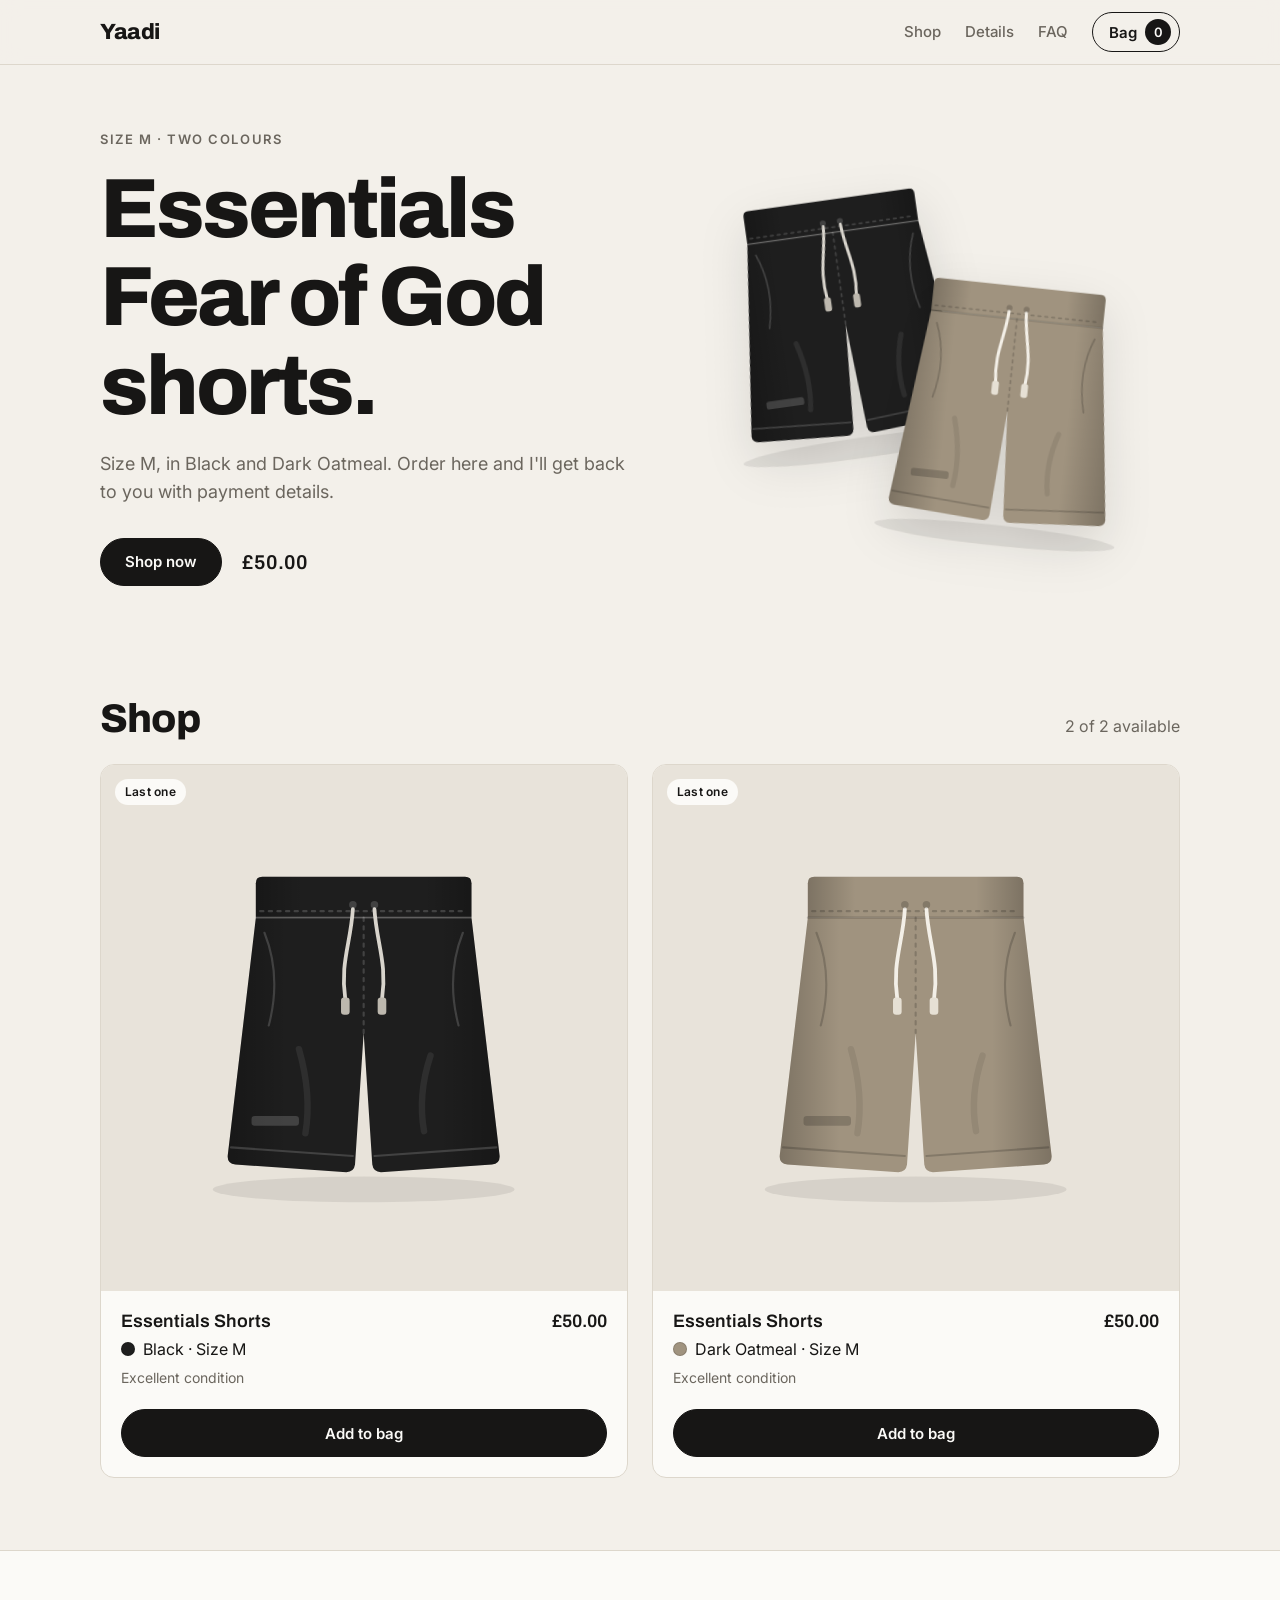
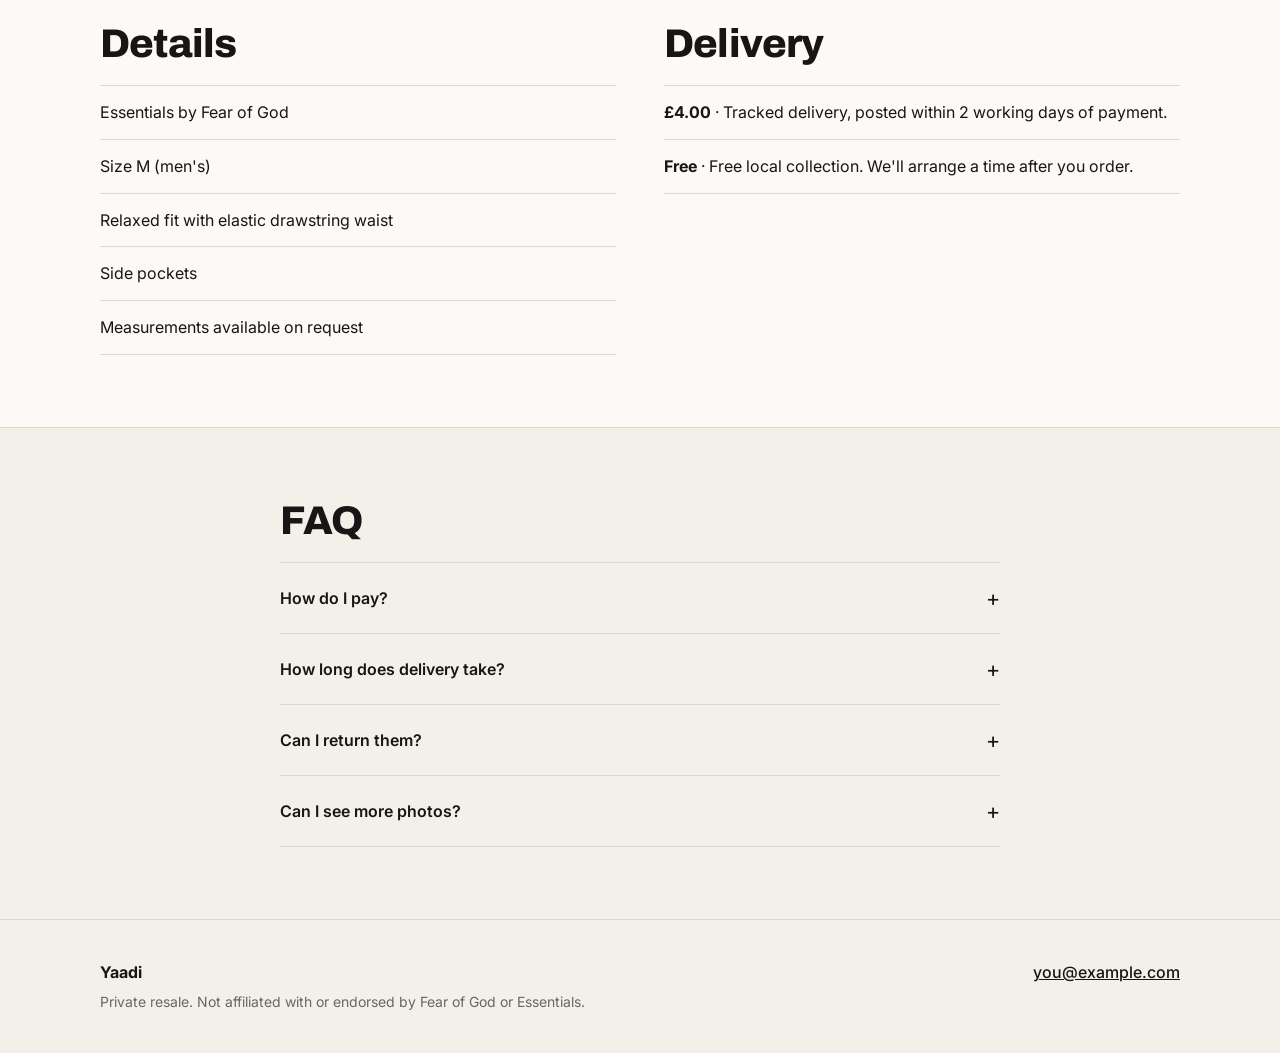
==== shorts-shop/index.html @ 9aa3114c "Add one-page shop for Essentials Fear of God shorts Static site (no build step, no backend) listing " ====
<!doctype html>
<html lang="en">
<head>
  <meta charset="utf-8">
  <meta name="viewport" content="width=device-width, initial-scale=1">
  <title>Essentials Fear of God Shorts</title>
  <meta name="description" content="Essentials Fear of God shorts for sale in size M, in Black and Dark Oatmeal.">
  <link rel="preconnect" href="https://fonts.googleapis.com">
  <link rel="preconnect" href="https://fonts.gstatic.com" crossorigin>
  <link href="https://fonts.googleapis.com/css2?family=Archivo:wght@600;800&family=Inter:wght@400;500;600&display=swap" rel="stylesheet">
  <link rel="stylesheet" href="css/styles.css">
</head>
<body>
  <header class="site-header">
    <div class="wrap header-inner">
      <a class="brand" href="#top" data-bind="name">Shop</a>
      <nav class="nav" aria-label="Main">
        <a href="#shop">Shop</a>
        <a href="#details">Details</a>
        <a href="#faq">FAQ</a>
      </nav>
      <button class="bag-button" type="button" aria-controls="bag" aria-expanded="false" data-open-bag>
        Bag <span class="bag-count" data-bag-count>0</span>
      </button>
    </div>
  </header>

  <main id="top">
    <section class="hero">
      <div class="wrap hero-inner">
        <div class="hero-copy">
          <p class="eyebrow">Size M · Two colours</p>
          <h1 data-bind="headline"></h1>
          <p class="lede" data-bind="tagline"></p>
          <div class="hero-actions">
            <a class="btn btn-primary" href="#shop">Shop now</a>
            <span class="hero-price" data-hero-price></span>
          </div>
        </div>
        <div class="hero-art" data-hero-art aria-hidden="true"></div>
      </div>
    </section>

    <section class="section" id="shop" aria-labelledby="shop-title">
      <div class="wrap">
        <div class="section-head">
          <h2 id="shop-title">Shop</h2>
          <p class="muted" data-stock-summary></p>
        </div>
        <div class="product-grid" data-products></div>
      </div>
    </section>

    <section class="section section-alt" id="details" aria-labelledby="details-title">
      <div class="wrap split">
        <div>
          <h2 id="details-title">Details</h2>
          <ul class="detail-list" data-details></ul>
        </div>
        <div>
          <h2>Delivery</h2>
          <ul class="detail-list" data-delivery></ul>
        </div>
      </div>
    </section>

    <section class="section" id="faq" aria-labelledby="faq-title">
      <div class="wrap narrow">
        <h2 id="faq-title">FAQ</h2>
        <div class="faq" data-faq></div>
      </div>
    </section>
  </main>

  <footer class="site-footer">
    <div class="wrap footer-inner">
      <div>
        <strong data-bind="name"></strong>
        <p class="muted small" data-bind="disclaimer"></p>
      </div>
      <div class="footer-contact" data-contact></div>
    </div>
  </footer>

  <div class="scrim" data-close-bag hidden></div>
  <aside class="bag" id="bag" role="dialog" aria-modal="true" aria-labelledby="bag-title" hidden>
    <div class="bag-head">
      <h2 id="bag-title">Your bag</h2>
      <button class="icon-btn" type="button" aria-label="Close bag" data-close-bag>&times;</button>
    </div>

    <div class="bag-body" data-bag-view="items">
      <div data-bag-items></div>
      <p class="bag-empty muted" data-bag-empty>Your bag is empty.</p>

      <form class="checkout" data-checkout novalidate>
        <fieldset class="delivery-choice">
          <legend>Delivery</legend>
          <label class="radio">
            <input type="radio" name="delivery" value="shipping" checked>
            <span>Tracked delivery <em data-shipping-price></em></span>
          </label>
          <label class="radio" data-collection-option>
            <input type="radio" name="delivery" value="collection">
            <span>Local collection <em>Free</em></span>
          </label>
        </fieldset>

        <div class="totals">
          <div><span>Subtotal</span><span data-subtotal></span></div>
          <div><span>Delivery</span><span data-delivery-cost></span></div>
          <div class="total"><span>Total</span><span data-total></span></div>
        </div>

        <label class="field">
          <span>Full name</span>
          <input name="name" autocomplete="name" required>
        </label>
        <label class="field">
          <span>Email</span>
          <input name="email" type="email" autocomplete="email" required>
        </label>
        <label class="field">
          <span>Phone <em>(optional)</em></span>
          <input name="phone" type="tel" autocomplete="tel">
        </label>
        <label class="field" data-address-field>
          <span>Delivery address</span>
          <textarea name="address" rows="3" autocomplete="street-address" required></textarea>
        </label>
        <label class="field">
          <span>Note <em>(optional)</em></span>
          <textarea name="note" rows="2"></textarea>
        </label>

        <p class="form-error" data-form-error role="alert"></p>

        <button class="btn btn-primary btn-block" type="submit" value="email">Send order by email</button>
        <button class="btn btn-secondary btn-block" type="submit" value="whatsapp" data-whatsapp-submit hidden>Send order on WhatsApp</button>
        <p class="muted small">No payment is taken here. I'll reply to confirm and send payment details.</p>
      </form>
    </div>

    <div class="bag-body bag-done" data-bag-view="done" hidden>
      <p class="done-mark" aria-hidden="true">&check;</p>
      <h3>Almost there</h3>
      <p>Your order should be open in your email or WhatsApp app. Hit send and I'll reply with payment details.</p>
      <p class="muted small">Nothing opened? Send the details to <a data-contact-email></a>.</p>
      <button class="btn btn-primary btn-block" type="button" data-finish>Done</button>
    </div>
  </aside>

  <script src="js/config.js"></script>
  <script src="js/app.js"></script>
</body>
</html>
---- shorts-shop/css/styles.css ----
:root {
  --bg: #f3f0ea;
  --surface: #fbfaf7;
  --media: #e8e3da;
  --ink: #171615;
  --muted: #6b665e;
  --line: #ddd7cc;
  --danger: #b3261e;
  --radius: 14px;
  --font: "Inter", system-ui, -apple-system, "Segoe UI", sans-serif;
  --display: "Archivo", var(--font);
}

*, *::before, *::after { box-sizing: border-box; }

html { scroll-behavior: smooth; scroll-padding-top: 72px; }

body {
  margin: 0;
  background: var(--bg);
  color: var(--ink);
  font: 400 16px/1.55 var(--font);
  -webkit-font-smoothing: antialiased;
}

body.no-scroll { overflow: hidden; }

h1, h2, h3 { font-family: var(--display); line-height: 1.05; margin: 0; }
h2 { font-size: clamp(28px, 4vw, 40px); font-weight: 800; letter-spacing: -0.02em; margin-bottom: 20px; }
h3 { font-size: 18px; font-weight: 600; }
a { color: inherit; }
[hidden] { display: none !important; }

.wrap { max-width: 1120px; margin: 0 auto; padding: 0 20px; }
.narrow { max-width: 760px; }
.muted { color: var(--muted); }
.small { font-size: 14px; }

/* ---------- Buttons ---------- */

.btn {
  display: inline-flex;
  align-items: center;
  justify-content: center;
  gap: 8px;
  min-height: 48px;
  padding: 0 24px;
  border: 1px solid var(--ink);
  border-radius: 999px;
  background: transparent;
  color: var(--ink);
  font: 600 15px var(--font);
  text-decoration: none;
  cursor: pointer;
  transition: background-color .15s, color .15s, transform .1s;
}
.btn:active { transform: scale(.98); }
.btn:disabled { border-color: var(--line); color: var(--muted); cursor: not-allowed; }
.btn-primary { background: var(--ink); color: var(--surface); }
.btn-primary:hover { background: #333; }
.btn-secondary:hover { background: var(--ink); color: var(--surface); }
.btn-block { width: 100%; }

.link-btn {
  padding: 0;
  border: 0;
  background: none;
  color: var(--muted);
  font: inherit;
  font-size: 13px;
  text-decoration: underline;
  cursor: pointer;
}

:focus-visible { outline: 2px solid var(--ink); outline-offset: 3px; }

/* ---------- Header ---------- */

.site-header {
  position: sticky;
  top: 0;
  z-index: 10;
  background: color-mix(in srgb, var(--bg) 88%, transparent);
  backdrop-filter: blur(10px);
  border-bottom: 1px solid var(--line);
}
.header-inner { display: flex; align-items: center; gap: 24px; height: 64px; }
.brand { font: 800 22px var(--display); letter-spacing: -0.02em; text-decoration: none; }
.nav { display: flex; gap: 24px; margin-left: auto; }
.nav a { color: var(--muted); text-decoration: none; font-weight: 500; font-size: 15px; }
.nav a:hover { color: var(--ink); }

.bag-button {
  display: inline-flex;
  align-items: center;
  gap: 8px;
  height: 40px;
  padding: 0 8px 0 16px;
  border: 1px solid var(--ink);
  border-radius: 999px;
  background: none;
  font: 600 15px var(--font);
  color: var(--ink);
  cursor: pointer;
}
.bag-count {
  display: inline-grid;
  place-items: center;
  min-width: 26px;
  height: 26px;
  padding: 0 6px;
  border-radius: 999px;
  background: var(--ink);
  color: var(--surface);
  font-size: 13px;
}

/* ---------- Hero ---------- */

.hero { padding: 64px 0 40px; }
.hero-inner { display: grid; grid-template-columns: 1.05fr 1fr; gap: 40px; align-items: center; }
.eyebrow {
  margin: 0 0 16px;
  color: var(--muted);
  font-size: 13px;
  font-weight: 600;
  letter-spacing: .12em;
  text-transform: uppercase;
}
.hero h1 { font-size: clamp(44px, 7vw, 84px); font-weight: 800; letter-spacing: -0.035em; }
.lede { max-width: 30em; margin: 20px 0 32px; font-size: 18px; color: var(--muted); }
.hero-actions { display: flex; align-items: center; gap: 20px; }
.hero-price { font: 600 20px var(--display); }

.hero-art { position: relative; aspect-ratio: 1 / 0.9; }
.hero-piece { position: absolute; width: 68%; }
.hero-piece-1 { left: 0; top: 4%; transform: rotate(-8deg); }
.hero-piece-2 { right: 0; bottom: 0; transform: rotate(6deg); }
.hero-piece .shorts { filter: drop-shadow(0 18px 24px rgba(0, 0, 0, .12)); }

/* ---------- Sections ---------- */

.section { padding: 72px 0; }
.section-alt { background: var(--surface); border-block: 1px solid var(--line); }
.section-head { display: flex; align-items: baseline; justify-content: space-between; gap: 16px; flex-wrap: wrap; }
.section-head h2 { margin-bottom: 24px; }
.split { display: grid; grid-template-columns: 1fr 1fr; gap: 48px; }

/* ---------- Products ---------- */

.product-grid { display: grid; grid-template-columns: repeat(auto-fit, minmax(280px, 1fr)); gap: 24px; }

.product {
  display: flex;
  flex-direction: column;
  background: var(--surface);
  border: 1px solid var(--line);
  border-radius: var(--radius);
  overflow: hidden;
}
.product-media {
  position: relative;
  aspect-ratio: 1;
  display: grid;
  place-items: center;
  background: var(--media);
}
.product-media .shorts { width: 82%; }
.product-media img { width: 100%; height: 100%; object-fit: cover; }
.product.is-sold .product-media > :first-child { opacity: .45; }

.badge {
  position: absolute;
  top: 14px;
  left: 14px;
  padding: 4px 10px;
  border-radius: 999px;
  background: var(--surface);
  font-size: 12px;
  font-weight: 600;
  letter-spacing: .02em;
}
.badge-sold { background: var(--ink); color: var(--surface); }

.product-info { display: flex; flex-direction: column; gap: 6px; padding: 20px; flex: 1; }
.product-info .btn { margin-top: auto; }
.product-info .small { margin: 0 0 14px; }
.product-row { display: flex; justify-content: space-between; align-items: baseline; gap: 12px; }
.price { font: 600 18px var(--display); }
.product-meta { display: flex; align-items: center; gap: 8px; margin: 0; }
.swatch {
  width: 14px;
  height: 14px;
  border-radius: 50%;
  border: 1px solid rgba(0, 0, 0, .15);
  flex: none;
}

/* ---------- Details & FAQ ---------- */

.detail-list { margin: 0; padding: 0; list-style: none; }
.detail-list li { padding: 14px 0; border-bottom: 1px solid var(--line); }
.detail-list li:first-child { border-top: 1px solid var(--line); }

.faq details { border-bottom: 1px solid var(--line); }
.faq details:first-child { border-top: 1px solid var(--line); }
.faq summary {
  display: flex;
  justify-content: space-between;
  align-items: center;
  gap: 16px;
  padding: 18px 0;
  font-weight: 600;
  cursor: pointer;
  list-style: none;
}
.faq summary::-webkit-details-marker { display: none; }
.faq summary::after { content: "+"; font-size: 22px; font-weight: 400; transition: transform .2s; }
.faq details[open] summary::after { transform: rotate(45deg); }
.faq details p { margin: 0 0 18px; color: var(--muted); max-width: 60ch; }

/* ---------- Footer ---------- */

.site-footer { padding: 40px 0; border-top: 1px solid var(--line); }
.footer-inner { display: flex; justify-content: space-between; gap: 24px; flex-wrap: wrap; }
.footer-inner p { margin: 6px 0 0; }
.footer-contact { display: flex; flex-wrap: wrap; gap: 20px; align-items: flex-start; }
.footer-contact a { font-weight: 500; }

/* ---------- Bag drawer ---------- */

.scrim {
  position: fixed;
  inset: 0;
  z-index: 20;
  background: rgba(23, 22, 21, .4);
  opacity: 0;
  transition: opacity .25s;
}
.scrim.open { opacity: 1; }

.bag {
  position: fixed;
  top: 0;
  right: 0;
  z-index: 30;
  display: flex;
  flex-direction: column;
  width: min(440px, 100%);
  height: 100%;
  background: var(--surface);
  box-shadow: -10px 0 40px rgba(0, 0, 0, .12);
  transform: translateX(100%);
  transition: transform .25s ease;
}
.bag.open { transform: none; }

.bag-head {
  display: flex;
  align-items: center;
  justify-content: space-between;
  padding: 16px 20px;
  border-bottom: 1px solid var(--line);
}
.bag-head h2 { font-size: 22px; margin: 0; }
.icon-btn {
  width: 40px;
  height: 40px;
  border: 0;
  border-radius: 50%;
  background: none;
  font-size: 28px;
  line-height: 1;
  color: var(--ink);
  cursor: pointer;
}
.icon-btn:hover { background: var(--media); }

.bag-body { flex: 1; overflow-y: auto; padding: 8px 20px 24px; }
.bag-empty { padding: 24px 0; }

.bag-line { display: flex; gap: 14px; align-items: center; padding: 16px 0; border-bottom: 1px solid var(--line); }
.bag-thumb { width: 64px; height: 64px; flex: none; display: grid; place-items: center; border-radius: 10px; background: var(--media); }
.bag-thumb .shorts { width: 90%; }
.bag-line-info { display: flex; flex-direction: column; gap: 2px; flex: 1; min-width: 0; }
.bag-line-end { display: flex; flex-direction: column; align-items: flex-end; gap: 4px; font-weight: 600; }

.qty { display: inline-flex; align-items: center; gap: 10px; margin-top: 6px; }
.qty button {
  width: 28px;
  height: 28px;
  border: 1px solid var(--line);
  border-radius: 50%;
  background: none;
  cursor: pointer;
}

.checkout { display: flex; flex-direction: column; gap: 14px; padding-top: 20px; }

.delivery-choice { margin: 0; padding: 0; border: 0; display: flex; flex-direction: column; gap: 8px; }
.delivery-choice legend { font-weight: 600; margin-bottom: 8px; }
.radio {
  display: flex;
  align-items: center;
  gap: 10px;
  padding: 12px 14px;
  border: 1px solid var(--line);
  border-radius: 10px;
  cursor: pointer;
}
.radio:has(input:checked) { border-color: var(--ink); }
.radio input { accent-color: var(--ink); margin: 0; }
.radio span { display: flex; justify-content: space-between; flex: 1; }
.radio em, .field em { font-style: normal; color: var(--muted); }

.totals { display: flex; flex-direction: column; gap: 6px; padding: 14px 0; border-block: 1px solid var(--line); }
.totals div { display: flex; justify-content: space-between; }
.totals .total { font-weight: 600; font-size: 18px; padding-top: 6px; }

.field { display: flex; flex-direction: column; gap: 6px; font-size: 14px; font-weight: 500; }
.field input, .field textarea {
  width: 100%;
  padding: 12px 14px;
  border: 1px solid var(--line);
  border-radius: 10px;
  background: #fff;
  color: var(--ink);
  font: 400 16px var(--font);
  resize: vertical;
}
.field input:focus, .field textarea:focus { outline: none; border-color: var(--ink); }
.show-errors .field :invalid { border-color: var(--danger); }
.form-error { margin: 0; color: var(--danger); font-size: 14px; }
.form-error:empty { display: none; }

.bag-done { text-align: center; padding-top: 48px; }
.bag-done h3 { font-size: 26px; margin-bottom: 12px; }
.bag-done .btn { margin-top: 16px; }
.done-mark {
  display: grid;
  place-items: center;
  width: 64px;
  height: 64px;
  margin: 0 auto 20px;
  border-radius: 50%;
  background: var(--ink);
  color: var(--surface);
  font-size: 30px;
}

/* ---------- Responsive ---------- */

@media (max-width: 820px) {
  .hero { padding-top: 40px; }
  .hero-inner, .split { grid-template-columns: 1fr; }
  .hero-art { max-width: 460px; width: 100%; margin: 0 auto; }
}

@media (max-width: 560px) {
  .wrap { padding: 0 16px; }
  .nav { display: none; }
  .bag-button { margin-left: auto; }
  .section { padding: 56px 0; }
  .hero-actions { flex-wrap: wrap; }
}

@media (prefers-reduced-motion: reduce) {
  html { scroll-behavior: auto; }
  *, *::before, *::after { transition: none !important; }
}
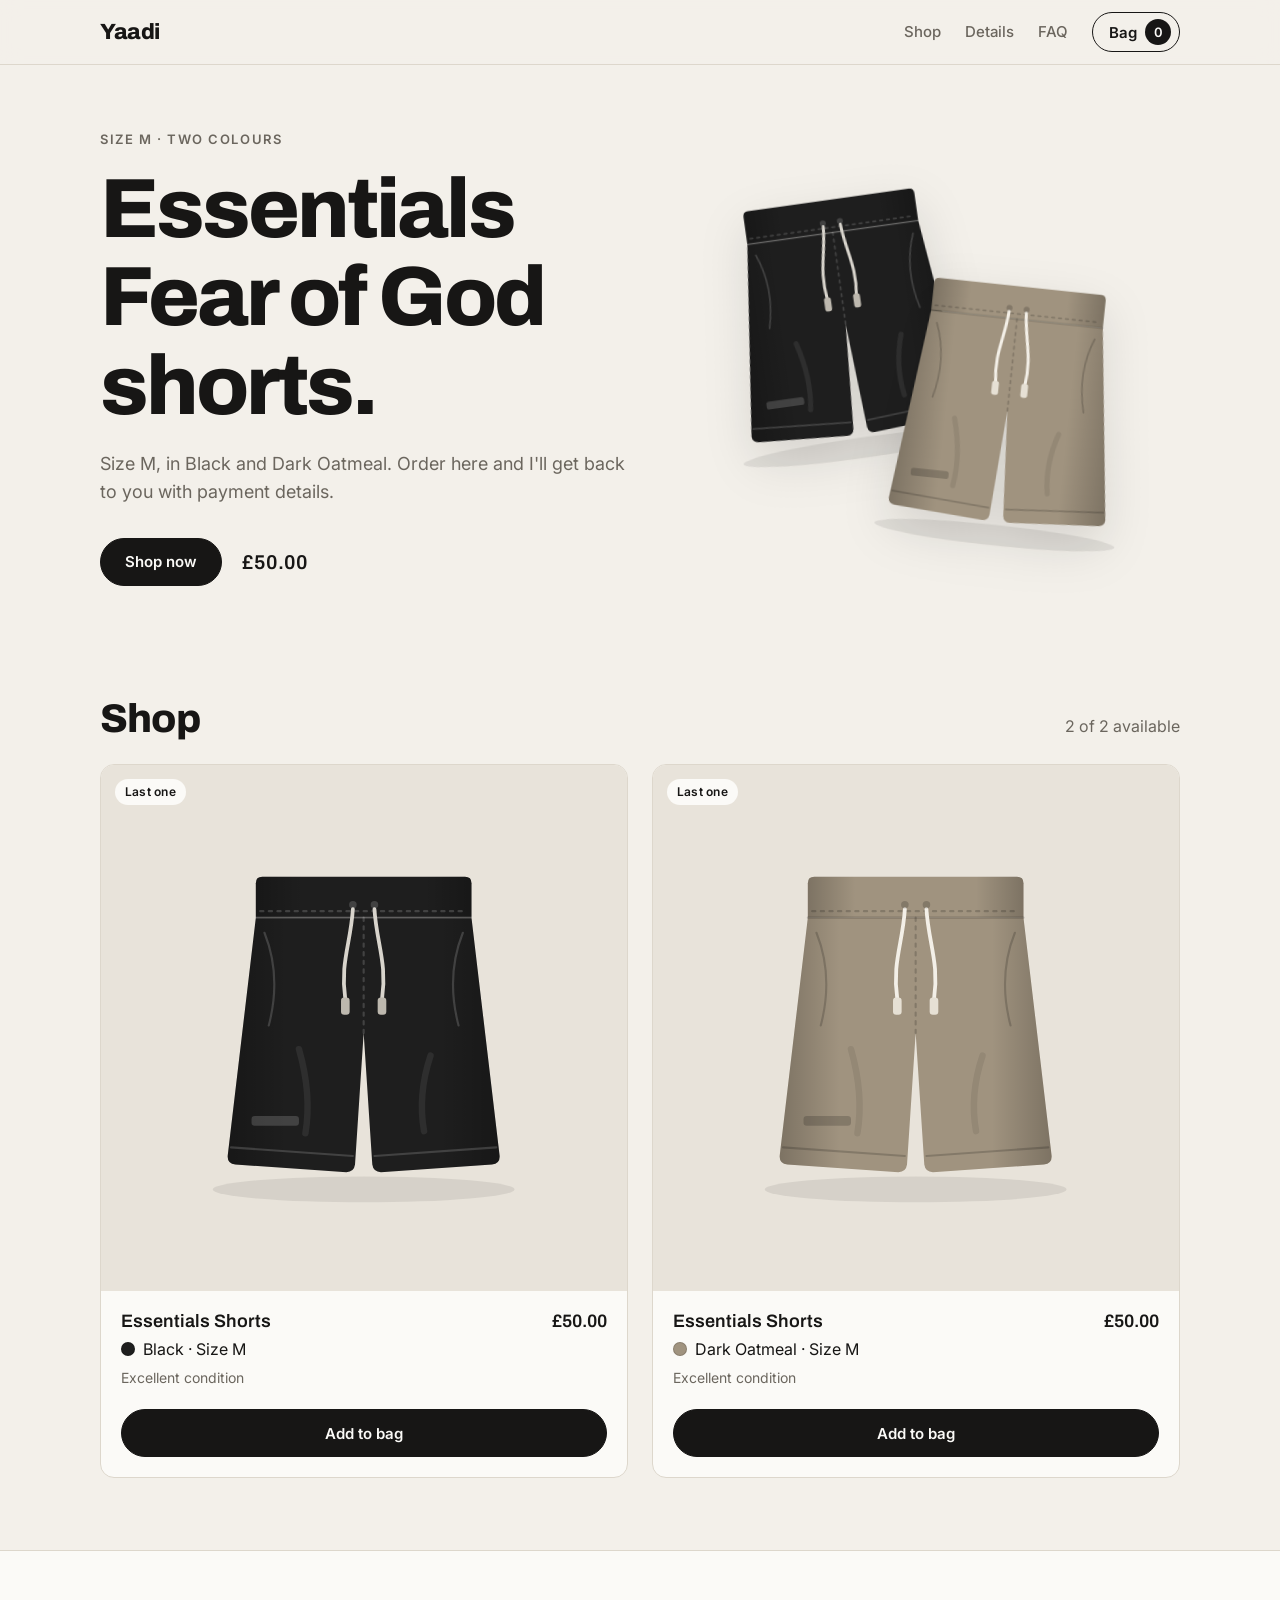
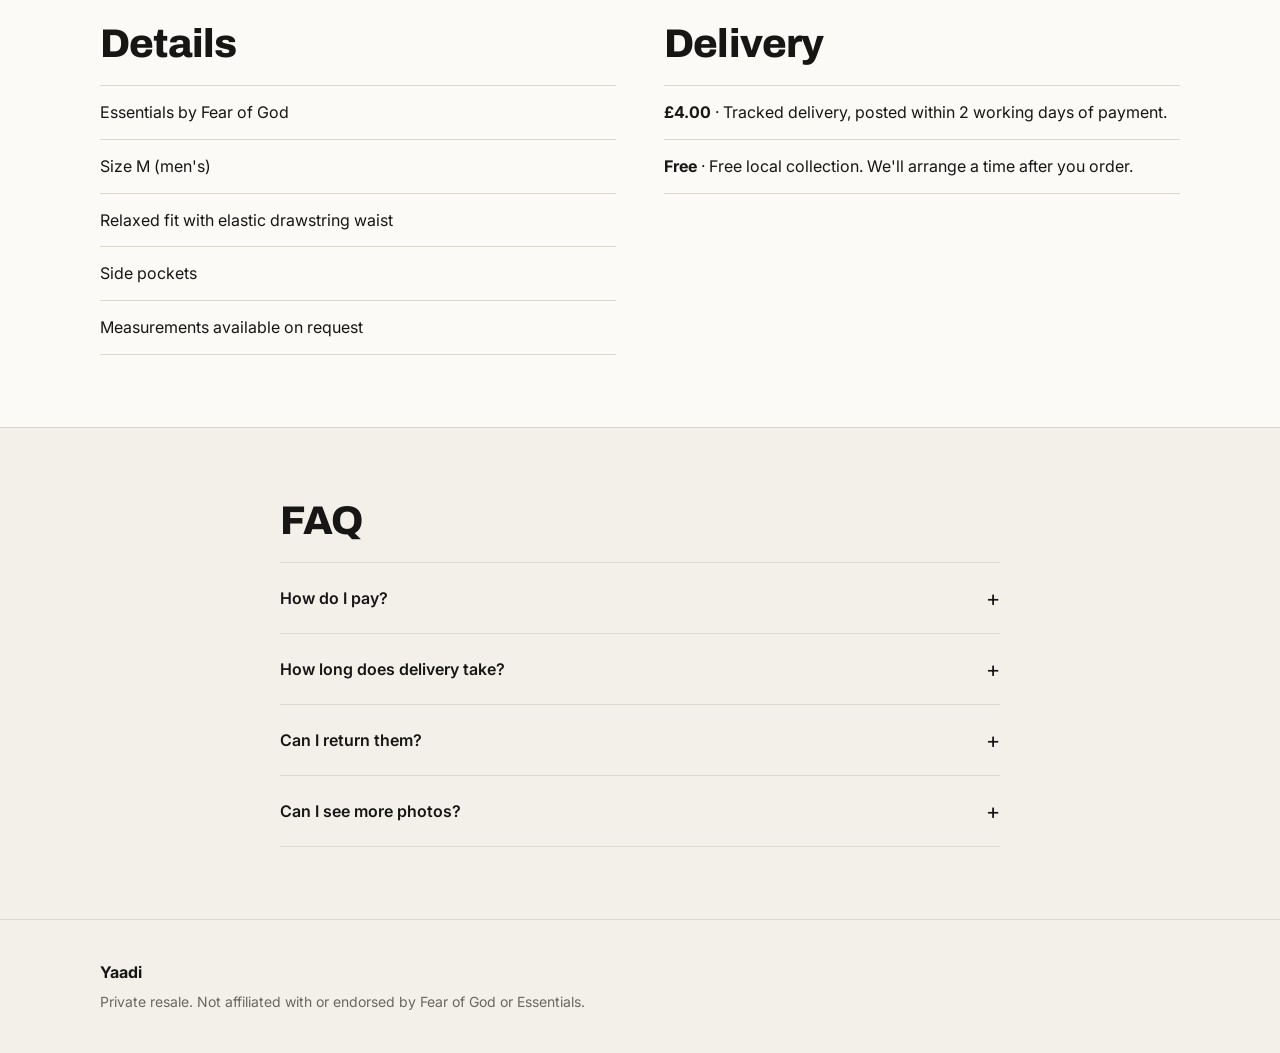
==== commit 69e5203c: "Move shorts shop hosting from GitHub Pages to Netlify GitHub Pages doesn't allow sites aimed at sell" ====
--- a/shorts-shop/index.html
+++ b/shorts-shop/index.html
@@ -93,7 +93,12 @@
       <div data-bag-items></div>
       <p class="bag-empty muted" data-bag-empty>Your bag is empty.</p>
 
-      <form class="checkout" data-checkout novalidate>
+      <form class="checkout" name="order" method="POST" data-netlify="true" netlify-honeypot="bot-field" data-checkout novalidate>
+        <input type="hidden" name="form-name" value="order">
+        <input type="hidden" name="order">
+        <input type="hidden" name="total">
+        <p hidden><label>Leave this empty: <input name="bot-field" tabindex="-1" autocomplete="off"></label></p>
+
         <fieldset class="delivery-choice">
           <legend>Delivery</legend>
           <label class="radio">
@@ -135,17 +140,15 @@
 
         <p class="form-error" data-form-error role="alert"></p>
 
-        <button class="btn btn-primary btn-block" type="submit" value="email">Send order by email</button>
-        <button class="btn btn-secondary btn-block" type="submit" value="whatsapp" data-whatsapp-submit hidden>Send order on WhatsApp</button>
-        <p class="muted small">No payment is taken here. I'll reply to confirm and send payment details.</p>
+        <button class="btn btn-primary btn-block" type="submit" data-submit>Place order</button>
+        <p class="muted small">No payment is taken here. I'll email you to confirm and send payment details.</p>
       </form>
     </div>
 
     <div class="bag-body bag-done" data-bag-view="done" hidden>
       <p class="done-mark" aria-hidden="true">&check;</p>
-      <h3>Almost there</h3>
-      <p>Your order should be open in your email or WhatsApp app. Hit send and I'll reply with payment details.</p>
-      <p class="muted small">Nothing opened? Send the details to <a data-contact-email></a>.</p>
+      <h3>Thanks, order received</h3>
+      <p>I'll email you shortly to confirm and send payment details. Your pair is reserved once payment is in.</p>
       <button class="btn btn-primary btn-block" type="button" data-finish>Done</button>
     </div>
   </aside>
